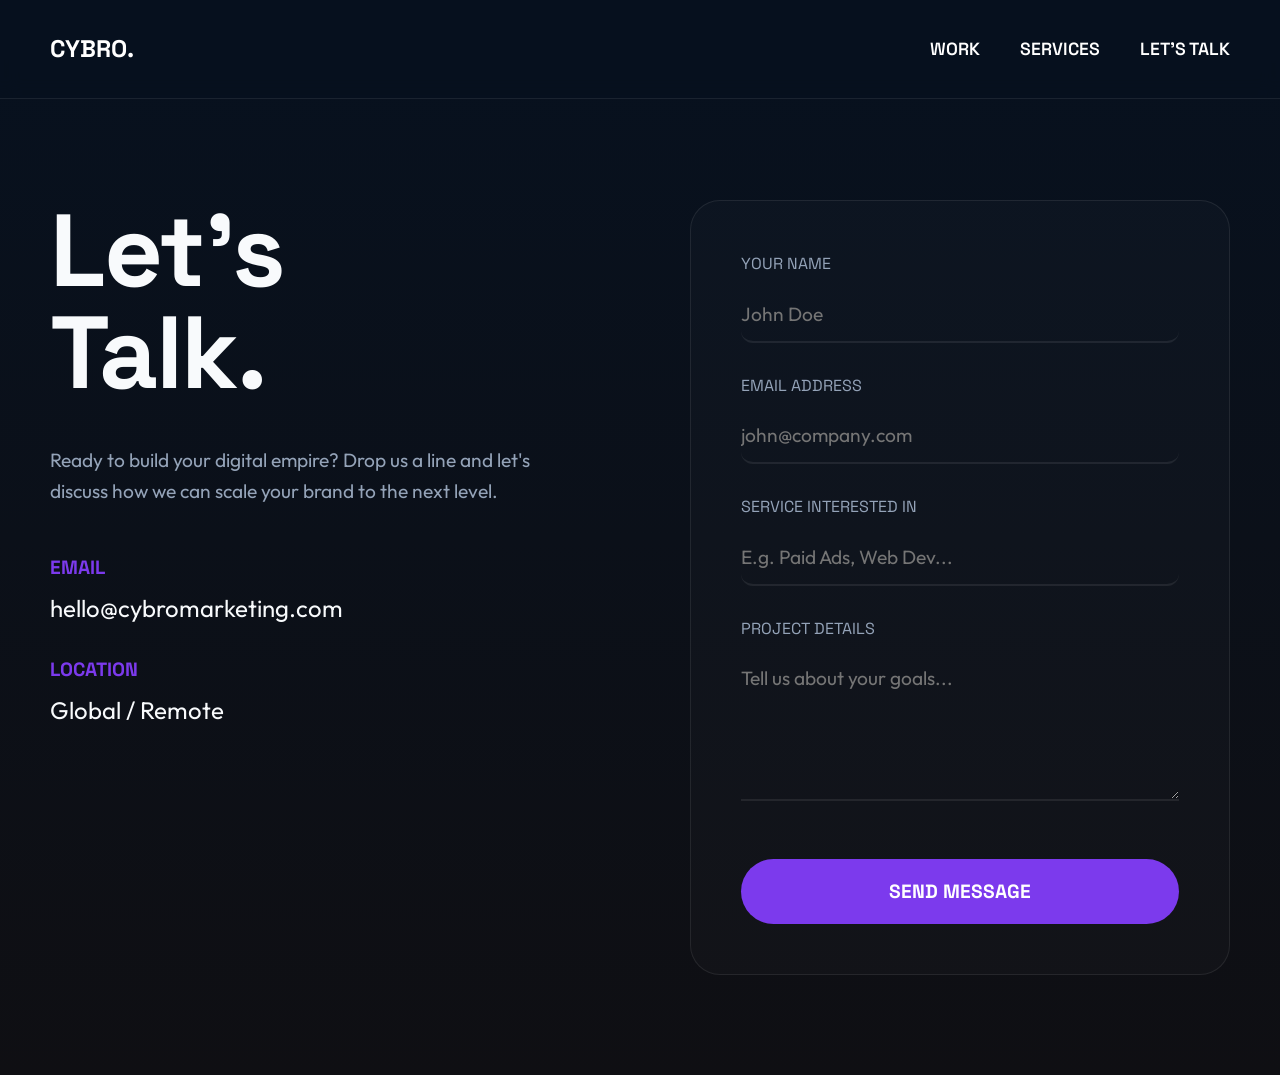
==== contact.html @ e18f657e "feat: add projects and contact pages, connect nav links" ====
<!DOCTYPE html>
<html lang="en">
<head>
    <meta charset="UTF-8">
    <meta name="viewport" content="width=device-width, initial-scale=1.0">
    <title>Cybro Marketing | Contact</title>
    <link href="https://fonts.googleapis.com/css2?family=Plus+Jakarta+Sans:wght@400;500;600;700;800&family=Space+Grotesk:wght@500;700;800&family=Outfit:wght@300;400;500;600;700&display=swap" rel="stylesheet">
    <link rel="stylesheet" href="style.css">
    <style>
        :root {
            --bg-dark: #07111f;
            --primary: #7c3aed;
            --text-main: #f8fafc;
            --text-muted: #94a3b8;
            --font-heading: 'Space Grotesk', sans-serif;
            --font-body: 'Outfit', sans-serif;
            --border: rgba(255, 255, 255, 0.08);
            --transition: all 0.5s cubic-bezier(0.2, 0.8, 0.2, 1);
        }

        body {
            background-color: var(--bg-dark);
            color: var(--text-main);
            font-family: var(--font-body);
            overflow-x: hidden;
        }

        /* Nav */
        .indi-nav {
            position: fixed;
            top: 0;
            width: 100%;
            padding: 30px 50px;
            display: flex;
            justify-content: space-between;
            align-items: center;
            z-index: 100;
            background: rgba(7, 17, 31, 0.9);
            backdrop-filter: blur(10px);
            border-bottom: 1px solid var(--border);
        }

        .indi-nav .logo {
            font-family: var(--font-heading);
            font-weight: 800;
            font-size: 1.5rem;
            color: #fff;
            text-decoration: none;
        }

        .indi-nav-links {
            display: flex;
            gap: 40px;
        }

        .indi-nav-links a {
            font-family: var(--font-heading);
            font-weight: 600;
            font-size: 1.1rem;
            text-transform: uppercase;
            position: relative;
            color: #fff;
            text-decoration: none;
        }

        .indi-nav-links a::after {
            content: '';
            position: absolute;
            bottom: -5px;
            left: 0;
            width: 0;
            height: 2px;
            background: var(--primary);
            transition: width 0.3s ease;
        }

        .indi-nav-links a:hover::after {
            width: 100%;
        }

        /* Contact Layout */
        .contact-section {
            padding: 200px 50px 100px;
            max-width: 1600px;
            margin: 0 auto;
            display: grid;
            grid-template-columns: 1fr 1fr;
            gap: 100px;
            min-height: 100vh;
        }

        .contact-info h1 {
            font-family: var(--font-heading);
            font-size: clamp(4rem, 8vw, 8rem);
            font-weight: 800;
            line-height: 1;
            letter-spacing: -0.02em;
            margin-bottom: 40px;
        }

        .contact-info p {
            font-size: 1.2rem;
            color: var(--text-muted);
            max-width: 500px;
            margin-bottom: 50px;
            line-height: 1.6;
        }

        .contact-details {
            display: flex;
            flex-direction: column;
            gap: 30px;
        }

        .contact-detail-block h4 {
            font-family: var(--font-heading);
            font-size: 1.2rem;
            margin-bottom: 10px;
            text-transform: uppercase;
            color: var(--primary);
        }

        .contact-detail-block p {
            font-size: 1.5rem;
            margin: 0;
            color: var(--text-main);
        }

        /* Form */
        .contact-form {
            background: rgba(255, 255, 255, 0.02);
            padding: 50px;
            border-radius: 30px;
            border: 1px solid var(--border);
        }

        .form-group {
            margin-bottom: 30px;
        }

        .form-group label {
            display: block;
            font-family: var(--font-heading);
            font-size: 1rem;
            text-transform: uppercase;
            margin-bottom: 10px;
            color: var(--text-muted);
        }

        .form-group input,
        .form-group textarea {
            width: 100%;
            background: transparent;
            border: none;
            border-bottom: 2px solid var(--border);
            padding: 15px 0;
            font-size: 1.2rem;
            color: #fff;
            font-family: var(--font-body);
            transition: var(--transition);
        }

        .form-group input:focus,
        .form-group textarea:focus {
            outline: none;
            border-bottom-color: var(--primary);
        }

        .form-group textarea {
            min-height: 150px;
            resize: vertical;
        }

        .btn-submit {
            background: var(--primary);
            color: #fff;
            border: none;
            padding: 20px 50px;
            font-family: var(--font-heading);
            font-size: 1.2rem;
            font-weight: 700;
            text-transform: uppercase;
            border-radius: 100px;
            cursor: pointer;
            transition: var(--transition);
            width: 100%;
            margin-top: 20px;
        }

        .btn-submit:hover {
            background: #fff;
            color: var(--bg-dark);
            transform: translateY(-5px);
        }

        @media (max-width: 1024px) {
            .contact-section { grid-template-columns: 1fr; gap: 50px; }
            .indi-nav { padding: 20px; }
            .indi-nav-links { display: none; }
        }
        @media (max-width: 768px) {
            .contact-section { padding: 150px 20px 50px; }
            .contact-form { padding: 30px; }
        }
    </style>
</head>
<body>

    <nav class="indi-nav">
        <a href="index.html" class="logo">CYBRO.</a>
        <div class="indi-nav-links">
            <a href="projects.html">Work</a>
            <a href="index.html#services-section">Services</a>
            <a href="contact.html">Let's Talk</a>
        </div>
    </nav>

    <section class="contact-section">
        <div class="contact-info">
            <h1>Let's <br>Talk.</h1>
            <p>Ready to build your digital empire? Drop us a line and let's discuss how we can scale your brand to the next level.</p>
            
            <div class="contact-details">
                <div class="contact-detail-block">
                    <h4>Email</h4>
                    <p>hello@cybromarketing.com</p>
                </div>
                <div class="contact-detail-block">
                    <h4>Location</h4>
                    <p>Global / Remote</p>
                </div>
            </div>
        </div>

        <div class="contact-form">
            <form action="#" method="POST">
                <div class="form-group">
                    <label>Your Name</label>
                    <input type="text" placeholder="John Doe" required>
                </div>
                <div class="form-group">
                    <label>Email Address</label>
                    <input type="email" placeholder="john@company.com" required>
                </div>
                <div class="form-group">
                    <label>Service Interested In</label>
                    <input type="text" placeholder="E.g. Paid Ads, Web Dev..." required>
                </div>
                <div class="form-group">
                    <label>Project Details</label>
                    <textarea placeholder="Tell us about your goals..." required></textarea>
                </div>
                <button type="submit" class="btn-submit">Send Message</button>
            </form>
        </div>
    </section>

</body>
</html>
---- style.css ----
:root {
    --bg-dark: #07111f;
    --bg-2: #0d1b2e;
    --bg-card: rgba(255, 255, 255, 0.04);
    --primary: #7c3aed;
    --primary-glow: rgba(124, 58, 237, 0.5);
    --primary-dim: rgba(168, 85, 247, 0.4);
    --secondary: #a78bfa;
    --accent: #a78bfa;
    --text-main: #f8fafc;
    --text-muted: #94a3b8;
    --border: rgba(255, 255, 255, 0.08);
    --border-h: rgba(139, 92, 246, 0.4);
    --gradient: linear-gradient(135deg, #7c3aed 0%, #a78bfa 100%);
    --grad: linear-gradient(135deg, #a855f7 0%, #7e22ce 100%);
    --grad-b: linear-gradient(135deg, #ec4899 0%, #be185d 100%);
    --font-heading: 'Space Grotesk', sans-serif;
    --font-body: 'Outfit', sans-serif;
    --transition: all 0.3s cubic-bezier(0.4, 0, 0.2, 1);
}

* {
    margin: 0;
    padding: 0;
    box-sizing: border-box;
}

body {
    background-color: var(--bg-dark);
    color: var(--text-main);
    font-family: var(--font-body);
    line-height: 1.6;
    overflow-x: hidden;
}

h1,
h2,
h3,
h4,
fieldset,
legend {
    font-family: var(--font-heading);
    font-weight: 700;
    line-height: 1.2;
}

a {
    text-decoration: none;
    color: inherit;
    transition: var(--transition);
}

ul {
    list-style: none;
}

.container {
    max-width: 1200px;
    margin: 0 auto;
    padding: 0 20px;
}

/* Typography Utilities */
.gradient-text {
    background: var(--gradient);
    -webkit-background-clip: text;
    -webkit-text-fill-color: transparent;
    background-clip: text;
}

/* Buttons */
.btn-primary {
    background: var(--primary);
    color: #fff;
    padding: 12px 32px;
    border-radius: 50px;
    font-weight: 600;
    display: inline-block;
    border: 2px solid var(--primary);
    box-shadow: 0 0 15px var(--primary-dim);
}

.btn-primary:hover {
    background: transparent;
    color: var(--primary);
    box-shadow: 0 0 25px var(--primary-dim);
}

.btn-secondary {
    background: transparent;
    color: var(--text-main);
    padding: 12px 32px;
    border-radius: 50px;
    font-weight: 600;
    display: inline-block;
    border: 2px solid rgba(255, 255, 255, 0.2);
}

.btn-secondary:hover {
    border-color: var(--text-main);
    background: rgba(255, 255, 255, 0.05);
}

.btn-primary.small {
    padding: 8px 24px;
    font-size: 0.9rem;
}

/* Navigation */
.nav-wrapper {
    position: fixed;
    top: 20px;
    width: 100%;
    z-index: 1000;
    display: flex;
    justify-content: center;
}

.navbar {
    width: 90%;
    max-width: 1200px;
    padding: 10px 30px;
    border-radius: 100px;
    border: 1px solid rgba(255, 255, 255, 0.1);
    background: transparent;
}

.glass {
    /* Super clean glass effect, no dark background */
    background: rgba(255, 255, 255, 0.02);
    backdrop-filter: blur(16px);
    -webkit-backdrop-filter: blur(16px);
    border: 1px solid rgba(255, 255, 255, 0.05);
    box-shadow: none;
}

.nav-container {
    display: flex;
    justify-content: space-between;
    align-items: center;
}

.logo {
    display: flex;
    align-items: center;
    height: 100%;
    z-index: 1001;
    background: transparent;
    text-decoration: none;
}



.nav-links {
    display: flex;
    gap: 30px;
    align-items: center;
}

.nav-links a:not(.btn-primary) {
    color: var(--text-muted);
    font-size: 0.95rem;
    font-weight: 500;
}

.nav-links a:not(.btn-primary):hover {
    color: var(--text-main);
}

/* Hamburger Menu (Mobile) */
.hamburger {
    display: none;
    flex-direction: column;
    gap: 6px;
    cursor: pointer;
}

.hamburger span {
    width: 25px;
    height: 2px;
    background-color: var(--text-main);
    transition: var(--transition);
}

/* Hero Section */
.hero {
    position: relative;
    padding: 180px 0 100px;
    overflow: hidden;
}

.hero-split {
    display: grid;
    grid-template-columns: 1.2fr 1fr;
    gap: 40px;
    align-items: center;
}

.hero-title {
    font-size: 4rem;
    margin-bottom: 24px;
    letter-spacing: -0.03em;
    line-height: 1.1;
}

.hero-subtitle {
    font-size: 1.25rem;
    color: var(--text-muted);
    margin-bottom: 40px;
    max-width: 540px;
}

.hero-btns {
    display: flex;
    gap: 20px;
}

.hero-visual {
    position: relative;
    height: 500px;
    display: flex;
    align-items: center;
    justify-content: center;
}

/* Floating Cards */
.floating-card {
    position: absolute;
    background: rgba(15, 23, 42, 0.8);
    backdrop-filter: blur(12px);
    border: 1px solid rgba(255, 255, 255, 0.1);
    padding: 20px;
    border-radius: 16px;
    display: flex;
    align-items: center;
    gap: 16px;
    box-shadow: 0 20px 40px rgba(0, 0, 0, 0.3);
    animation: float 6s ease-in-out infinite;
    z-index: 10;
}

.card-roas {
    top: 20%;
    right: 10%;
    animation-delay: 0s;
}

.card-leads {
    bottom: 25%;
    left: 10%;
    animation-delay: 3s;
}

/* =========================================
   Trusted By Section
   ========================================= */
.trusted-container {
    margin-top: 60px;
    padding-top: 30px;
    border-top: 1px solid rgba(255, 255, 255, 0.1);
    display: flex;
    align-items: center;
    gap: 30px;
    flex-wrap: wrap;
    /* Allow wrapping on mobile */
}

.trusted-label {
    font-size: 0.9rem;
    font-weight: 500;
    color: var(--text-muted);
    white-space: nowrap;
    text-transform: uppercase;
    letter-spacing: 1px;
}

.vertical-divider {
    width: 1px;
    height: 40px;
    background: rgba(255, 255, 255, 0.1);
    display: block;
}

.logo-marquee {
    flex: 1;
    overflow: hidden;
    position: relative;
    mask-image: linear-gradient(to right, transparent, black 10%, black 90%, transparent);
    -webkit-mask-image: linear-gradient(to right, transparent, black 10%, black 90%, transparent);
}

.marquee-track {
    display: flex;
    gap: 60px;
    width: max-content;
    animation: scroll 30s linear infinite;
}

.brand-logo {
    display: flex;
    align-items: center;
    justify-content: center;
    opacity: 0.5;
    transition: opacity 0.3s ease;
    filter: grayscale(100%) brightness(200%);
    /* Make them white */
}

.brand-logo:hover {
    opacity: 1;
}

.placeholder-logo {
    width: 50px;
    height: 50px;
    color: white;
    /* Consumed by fill='currentColor' */
}

@keyframes scroll {
    0% {
        transform: translateX(0);
    }

    100% {
        transform: translateX(-50%);
        /* Move by half (one full set) */
    }
}

/* Mobile Responsiveness for Trusted Section */
@media (max-width: 768px) {
    .trusted-container {
        flex-direction: column;
        align-items: flex-start;
        gap: 20px;
        margin-top: 40px;
    }

    .vertical-divider {
        display: none;
    }

    .logo-marquee {
        width: 100%;
        mask-image: linear-gradient(to right, transparent, black 5%, black 95%, transparent);
    }
}

.card-icon {
    width: 48px;
    height: 48px;
    background: rgba(37, 99, 235, 0.2);
    border-radius: 12px;
    display: flex;
    align-items: center;
    justify-content: center;
    font-size: 24px;
}

.card-data {
    display: flex;
    flex-direction: column;
}

.card-data .label {
    font-size: 0.8rem;
    color: var(--text-muted);
    text-transform: uppercase;
}

.card-data .value {
    font-size: 1.5rem;
    font-weight: 700;
    color: var(--text-main);
}

.orb-hero {
    width: 500px;
    height: 500px;
    background: radial-gradient(circle, var(--primary-glow) 0%, transparent 70%);
    opacity: 0.6;
    filter: blur(60px);
}

/* Hero Background Effects */
.glow-orb {
    position: absolute;
    border-radius: 50%;
    filter: blur(100px);
    opacity: 0.4;
    z-index: 0;
}

.orb-1 {
    width: 400px;
    height: 400px;
    background: var(--secondary);
    top: -100px;
    left: -100px;
    animation: float 8s ease-in-out infinite;
}

.orb-2 {
    width: 300px;
    height: 300px;
    background: var(--primary);
    bottom: -50px;
    right: -50px;
    animation: float 10s ease-in-out infinite reverse;
}

.cyber-grid {
    position: absolute;
    top: 0;
    left: 0;
    width: 100%;
    height: 100%;
    background-image:
        linear-gradient(rgba(255, 255, 255, 0.03) 1px, transparent 1px),
        linear-gradient(90deg, rgba(255, 255, 255, 0.03) 1px, transparent 1px);
    background-size: 50px 50px;
    z-index: 1;
    mask-image: linear-gradient(to bottom, rgba(0, 0, 0, 1) 40%, rgba(0, 0, 0, 0));
}

@keyframes float {

    0%,
    100% {
        transform: translate(0, 0);
    }

    50% {
        transform: translate(30px, 30px);
    }
}

/* Packages */
.packages {
    padding: 100px 0;
}

.packages-grid {
    display: grid;
    grid-template-columns: repeat(3, 1fr);
    gap: 30px;
    margin-top: 60px;
    align-items: center;
    /* Vertically center cards */
}

.package-card {
    padding: 40px;
    border-radius: 20px;
    display: flex;
    flex-direction: column;
    height: 100%;
    position: relative;
    transition: var(--transition);
}

.package-card:hover {
    transform: translateY(-10px);
    box-shadow: 0 20px 40px rgba(0, 0, 0, 0.3);
}

.package-card.popular {
    border-color: var(--primary);
    box-shadow: 0 0 30px var(--primary-glow);
    transform: scale(1.05);
    z-index: 2;
    background: rgba(30, 41, 59, 0.9);
}

.package-card.popular:hover {
    transform: scale(1.05) translateY(-10px);
}

.popular-badge {
    position: absolute;
    top: -12px;
    left: 50%;
    transform: translateX(-50%);
    background: var(--primary);
    color: white;
    padding: 4px 16px;
    border-radius: 20px;
    font-size: 0.8rem;
    font-weight: 700;
    text-transform: uppercase;
    letter-spacing: 0.05em;
}

.package-header {
    margin-bottom: 24px;
    text-align: center;
}

.package-header h3 {
    font-size: 1.8rem;
    margin-bottom: 8px;
}

.package-header .price {
    font-size: 1rem;
    color: var(--primary);
    font-weight: 600;
}

.desc {
    color: var(--text-muted);
    margin-bottom: 30px;
    text-align: center;
    font-size: 0.95rem;
}

.features {
    margin-bottom: 40px;
    flex-grow: 1;
}

.features li {
    margin-bottom: 16px;
    display: flex;
    align-items: center;
    gap: 12px;
    color: var(--text-muted);
    font-size: 0.95rem;
}

.features .check {
    color: var(--secondary);
    font-weight: 800;
}

.full-width {
    width: 100%;
    text-align: center;
}

/* Package Tabs */
.package-tabs {
    display: flex;
    justify-content: center;
    gap: 15px;
    margin-bottom: 40px;
    flex-wrap: wrap;
}

.tab-btn {
    background: rgba(255, 255, 255, 0.05);
    border: 1px solid rgba(255, 255, 255, 0.1);
    color: var(--text-muted);
    padding: 10px 24px;
    border-radius: 30px;
    cursor: pointer;
    font-family: var(--font-heading);
    font-weight: 600;
    transition: var(--transition);
    font-size: 0.95rem;
}

.tab-btn:hover {
    background: rgba(255, 255, 255, 0.1);
    color: var(--text-main);
}

.tab-btn.active {
    background: var(--primary);
    color: white;
    box-shadow: 0 0 20px var(--primary-glow);
    border-color: var(--primary);
}

/* Animation for Filtering */
.package-card.hide {
    display: none;
}

.package-card.show {
    animation: fadeIn 0.5s ease forwards;
}

@keyframes fadeIn {
    from {
        opacity: 0;
        transform: translateY(20px);
    }

    to {
        opacity: 1;
        transform: translateY(0);
    }
}

/* Services */
.services {
    padding: 100px 0;
    position: relative;
}

.section-header {
    text-align: center;
    margin-bottom: 60px;
}

.section-header h2 {
    font-size: 2.5rem;
    margin-bottom: 16px;
}

.section-header p {
    color: var(--text-muted);
    font-size: 1.1rem;
}

.services-grid {
    display: grid;
    grid-template-columns: repeat(auto-fit, minmax(300px, 1fr));
    gap: 30px;
}

.service-card {
    background: var(--bg-card);
    padding: 40px;
    border-radius: 20px;
    border: 1px solid rgba(255, 255, 255, 0.05);
    transition: var(--transition);
}

.service-card:hover {
    transform: translateY(-10px);
    border-color: var(--primary);
    box-shadow: 0 10px 40px -10px rgba(0, 242, 255, 0.15);
}

.icon-box {
    width: 60px;
    height: 60px;
    background: rgba(255, 255, 255, 0.05);
    border-radius: 12px;
    display: flex;
    align-items: center;
    justify-content: center;
    margin-bottom: 24px;
    color: var(--primary);
}

.icon-box svg {
    width: 32px;
    height: 32px;
}

.service-card h3 {
    font-size: 1.5rem;
    margin-bottom: 16px;
}

.service-card p {
    color: var(--text-muted);
    font-size: 0.95rem;
}

/* Stats */
.stats-section {
    padding: 60px 0;
    border-top: 1px solid rgba(255, 255, 255, 0.05);
    border-bottom: 1px solid rgba(255, 255, 255, 0.05);
    background: rgba(255, 255, 255, 0.01);
}

.stats-grid {
    display: flex;
    justify-content: space-around;
    align-items: center;
    text-align: center;
    flex-wrap: wrap;
    gap: 40px;
}

.stat-number {
    display: block;
    font-size: 3rem;
    font-weight: 700;
    color: var(--primary);
    font-family: var(--font-heading);
}

.stat-label {
    color: var(--text-muted);
    font-size: 1rem;
    text-transform: uppercase;
    letter-spacing: 0.05em;
}

/* About Section */
.about-section {
    padding: 120px 0;
}

.about-container {
    display: grid;
    grid-template-columns: 1fr 1fr;
    gap: 60px;
    align-items: center;
}

.about-text h2 {
    font-size: 2.5rem;
    margin-bottom: 24px;
}

.about-text p {
    color: var(--text-muted);
    margin-bottom: 24px;
    font-size: 1.1rem;
}

.btn-text {
    color: var(--primary);
    font-weight: 600;
    display: inline-flex;
    align-items: center;
    gap: 8px;
}

.btn-text:hover {
    gap: 12px;
}

/* Visual Placeholder for About */
.visual-card-stack {
    position: relative;
    height: 400px;
    width: 100%;
}

.card {
    position: absolute;
    border-radius: 20px;
    background: var(--bg-card);
    border: 1px solid rgba(255, 255, 255, 0.1);
    box-shadow: 0 20px 40px rgba(0, 0, 0, 0.5);
}

.card-1 {
    width: 80%;
    height: 300px;
    top: 50px;
    left: 0;
    background: linear-gradient(135deg, #1a1a20, #0a0a0c);
    z-index: 1;
}

.card-2 {
    width: 80%;
    height: 300px;
    top: 20px;
    left: 40px;
    background: linear-gradient(135deg, #202028, #0a0a0c);
    z-index: 2;
    opacity: 0.8;
}

.card-3 {
    width: 80%;
    height: 300px;
    top: -10px;
    left: 80px;
    background: linear-gradient(135deg, #2a2a35, #0a0a0c);
    z-index: 3;
    border: 1px solid var(--primary);
    display: flex;
    align-items: center;
    justify-content: center;
}

.card-3::after {
    content: "Growth Engine";
    font-family: var(--font-heading);
    color: var(--primary);
    font-size: 1.5rem;
    font-weight: 700;
}

/* Contact */
.contact-section {
    padding: 100px 0;
    background: linear-gradient(to top, #0f0f13, var(--bg-dark));
}

.contact-wrapper {
    background: var(--bg-card);
    border-radius: 30px;
    padding: 60px;
    border: 1px solid rgba(255, 255, 255, 0.05);
    display: grid;
    grid-template-columns: 1fr 1fr;
    gap: 60px;
}

.contact-content h2 {
    font-size: 2.5rem;
    margin-bottom: 16px;
}

.contact-content p {
    color: var(--text-muted);
    font-size: 1.1rem;
}

.contact-form {
    display: flex;
    flex-direction: column;
    gap: 20px;
}

.form-group input,
.form-group select {
    width: 100%;
    background: rgba(255, 255, 255, 0.03);
    border: 1px solid rgba(255, 255, 255, 0.1);
    padding: 16px;
    border-radius: 12px;
    color: var(--text-main);
    font-family: var(--font-body);
    font-size: 1rem;
    transition: var(--transition);
}

.form-group input:focus,
.form-group select:focus {
    outline: none;
    border-color: var(--primary);
    background: rgba(0, 242, 255, 0.05);
}

.input-btn {
    width: 100%;
    cursor: pointer;
    margin-top: 10px;
}

/* Footer */
footer {
    padding: 60px 0;
    border-top: 1px solid rgba(255, 255, 255, 0.05);
}

.footer-container {
    display: flex;
    flex-direction: column;
    align-items: center;
    text-align: center;
    gap: 30px;
}

.footer-brand h3 {
    font-size: 1.5rem;
    margin-bottom: 8px;
}

.footer-brand p {
    color: var(--text-muted);
}

.footer-links {
    display: flex;
    gap: 30px;
}

.footer-links a {
    color: var(--text-muted);
    font-size: 0.9rem;
}

.footer-links a:hover {
    color: var(--primary);
}

.copyright {
    color: rgba(255, 255, 255, 0.2);
    font-size: 0.8rem;
}

/* Responsive */
/* ═══════════════════ BENTO BOX PORTFOLIO ═══════════════════ */
.portfolio-bento-section {
    padding: 100px 0;
    position: relative;
    background: var(--bg-dark);
}

.portfolio-bento-header {
    text-align: center;
    margin-bottom: 50px;
}

.portfolio-bento-header h2 {
    font-size: clamp(2rem, 4vw, 3rem);
    margin-bottom: 16px;
}

.portfolio-bento-grid {
    display: grid;
    grid-template-columns: repeat(3, 1fr);
    gap: 24px;
    max-width: 1400px;
    margin: 0 auto;
    padding: 0 20px;
}

.bento-card {
    position: relative;
    border-radius: 32px;
    overflow: hidden;
    display: flex;
    flex-direction: column;
    justify-content: space-between;
    transition: transform 0.4s ease, box-shadow 0.4s ease;
    cursor: pointer;
    min-height: 440px;
    padding: 30px;
    border: 1px solid rgba(255, 255, 255, 0.05);
}

.bento-card:hover {
    transform: translateY(-8px) scale(1.02);
    box-shadow: 0 30px 60px rgba(0, 0, 0, 0.4);
}

.bento-card img {
    width: 100%;
    height: 100%;
    object-fit: contain;
    transition: transform 0.6s ease;
    border-radius: 12px;
}

.bento-card:hover img {
    transform: scale(1.04);
}

.bento-image-wrapper {
    flex-grow: 1;
    display: flex;
    align-items: center;
    justify-content: center;
    padding-bottom: 24px;
}

.bento-caption {
    text-align: center;
    font-weight: 700;
    font-size: 1.25rem;
    color: #fff;
    font-family: var(--font-heading);
    letter-spacing: 0.5px;
    margin-top: auto;
    text-shadow: 0 4px 12px rgba(0,0,0,0.4);
}

/* Color Themes & Glassmorphism */
.card-bg-navy { background: linear-gradient(135deg, #0c182c, #132440); }
.card-bg-emerald { background: linear-gradient(135deg, #0d3b26, #14593a); }
.card-bg-violet { background: linear-gradient(135deg, #2b1154, #411b7e); }
.card-bg-slate { background: linear-gradient(135deg, #1e293b, #334155); }
.card-bg-crimson { background: linear-gradient(135deg, #4a1515, #7a2222); }
.card-bg-beige { background: linear-gradient(135deg, #e5dcc5, #f3ebda); }
.card-bg-beige .bento-caption { color: #111; text-shadow: none; }

/* Grid Spanning */
.span-col-2 { grid-column: span 2; }
.span-row-2 { grid-row: span 2; }

/* Light mode overrides */
:root.light-mode .portfolio-bento-section {
    background: var(--bg-light);
}

@media (max-width: 900px) {
    .portfolio-bento-grid {
        grid-template-columns: repeat(2, 1fr);
    }
    .span-col-2 {
        grid-column: span 2;
    }

    .packages-grid {
        grid-template-columns: repeat(2, 1fr);
    }

    .hero-split {
        grid-template-columns: 1fr;
        text-align: center;
    }

    .hero-visual {
        height: 400px;
    }

    .hero-btns {
        justify-content: center;
    }

    .hero-subtitle {
        margin-left: auto;
        margin-right: auto;
    }
}

@media (max-width: 768px) {
    .portfolio-bento-grid {
        grid-template-columns: 1fr;
    }
    .span-col-2 {
        grid-column: span 1;
    }
    .bento-card {
        min-height: 380px;
    }

    .hero-title {
        font-size: 2.8rem;
    }

    .nav-links {
        display: none;
        /* Hide for now, can implement mobile menu toggle in JS */
    }

    .hamburger {
        display: flex;
    }

    .hero {
        padding-top: 140px;
    }

    .about-container {
        grid-template-columns: 1fr;
    }

    .contact-wrapper {
        grid-template-columns: 1fr;
        padding: 40px;
    }

    .visual-card-stack {
        display: none;
        /* Hide visual on small screens for simplicity */
    }

    .packages-grid {
        grid-template-columns: 1fr;
    }

    .package-card.popular {
        transform: scale(1);
    }

    .package-card.popular:hover {
        transform: translateY(-10px);
    }

    .logo img {
        height: 32px;
    }

    .nav-wrapper {
        top: 0;
    }

    .navbar {
        width: 100%;
        border-radius: 0;
        border: none;
        border-bottom: 1px solid rgba(255, 255, 255, 0.1);
    }

    .hamburger {
        display: flex;
    }

    .nav-links {
        display: none;
        /* Mobile menu logic same as before */
    }
}
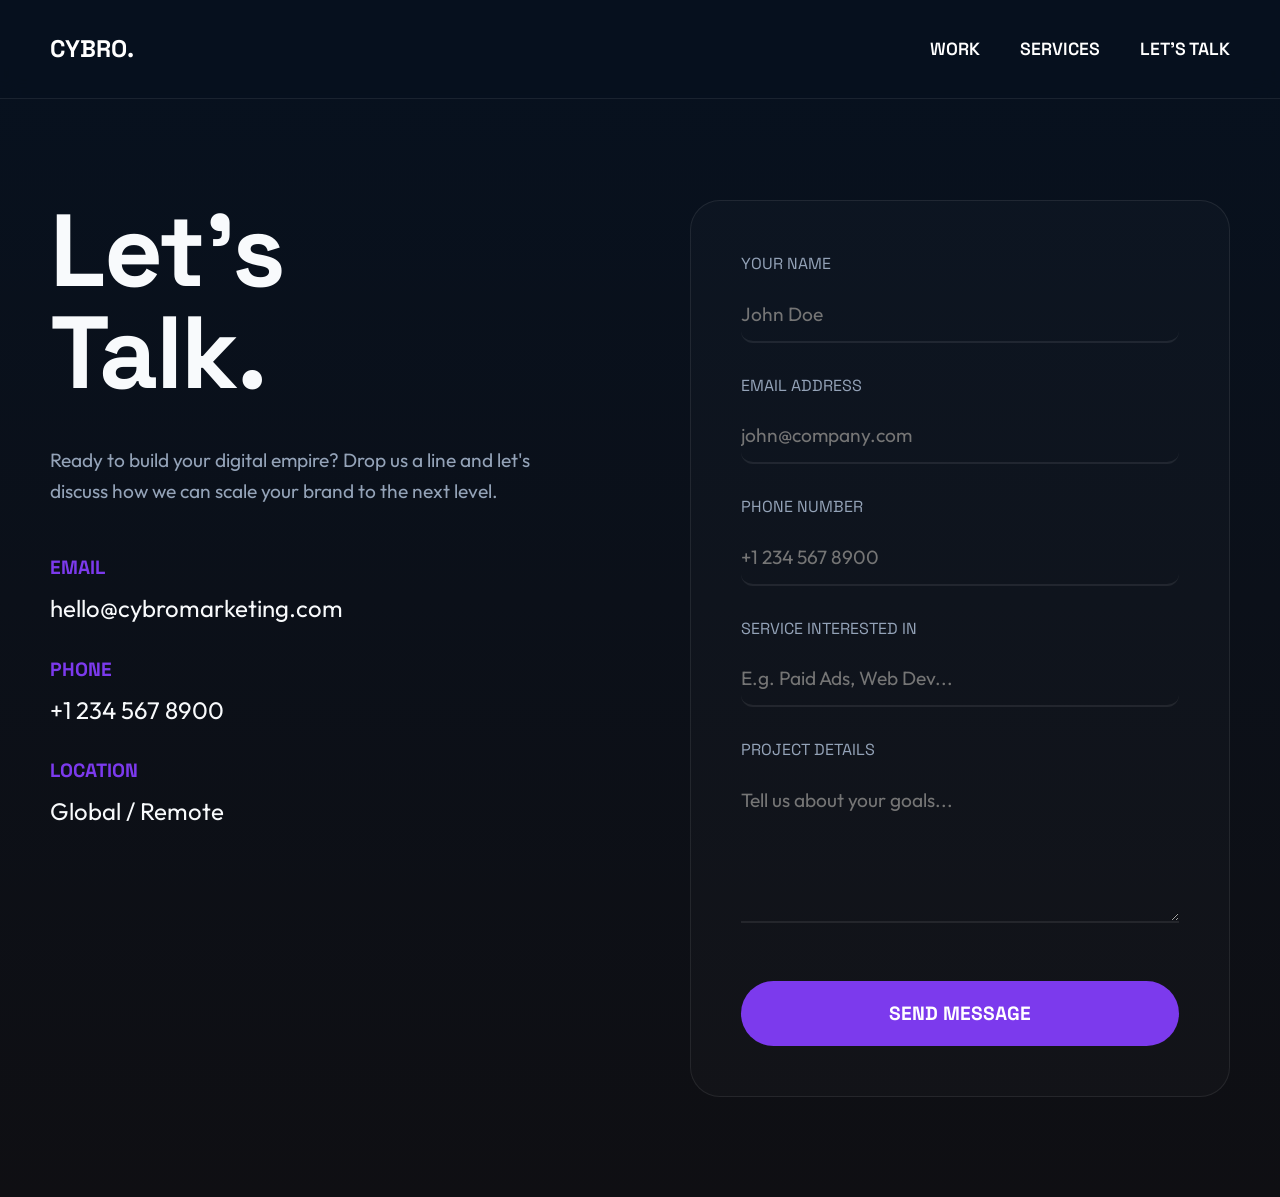
==== commit 2e59c572: "feat: add phone number to contact page" ====
--- a/contact.html
+++ b/contact.html
@@ -196,11 +196,13 @@
         @media (max-width: 1024px) {
             .contact-section { grid-template-columns: 1fr; gap: 50px; }
             .indi-nav { padding: 20px; }
-            .indi-nav-links { display: none; }
+            .indi-nav-links { gap: 20px; font-size: 0.9rem; }
         }
         @media (max-width: 768px) {
             .contact-section { padding: 150px 20px 50px; }
             .contact-form { padding: 30px; }
+            .indi-nav { padding: 15px; flex-direction: column; gap: 15px; }
+            .indi-nav-links { width: 100%; justify-content: center; gap: 15px; }
         }
     </style>
 </head>
@@ -226,6 +228,10 @@
                     <p>hello@cybromarketing.com</p>
                 </div>
                 <div class="contact-detail-block">
+                    <h4>Phone</h4>
+                    <p>+1 234 567 8900</p>
+                </div>
+                <div class="contact-detail-block">
                     <h4>Location</h4>
                     <p>Global / Remote</p>
                 </div>
@@ -241,6 +247,10 @@
                 <div class="form-group">
                     <label>Email Address</label>
                     <input type="email" placeholder="john@company.com" required>
+                </div>
+                <div class="form-group">
+                    <label>Phone Number</label>
+                    <input type="tel" placeholder="+1 234 567 8900" required>
                 </div>
                 <div class="form-group">
                     <label>Service Interested In</label>
